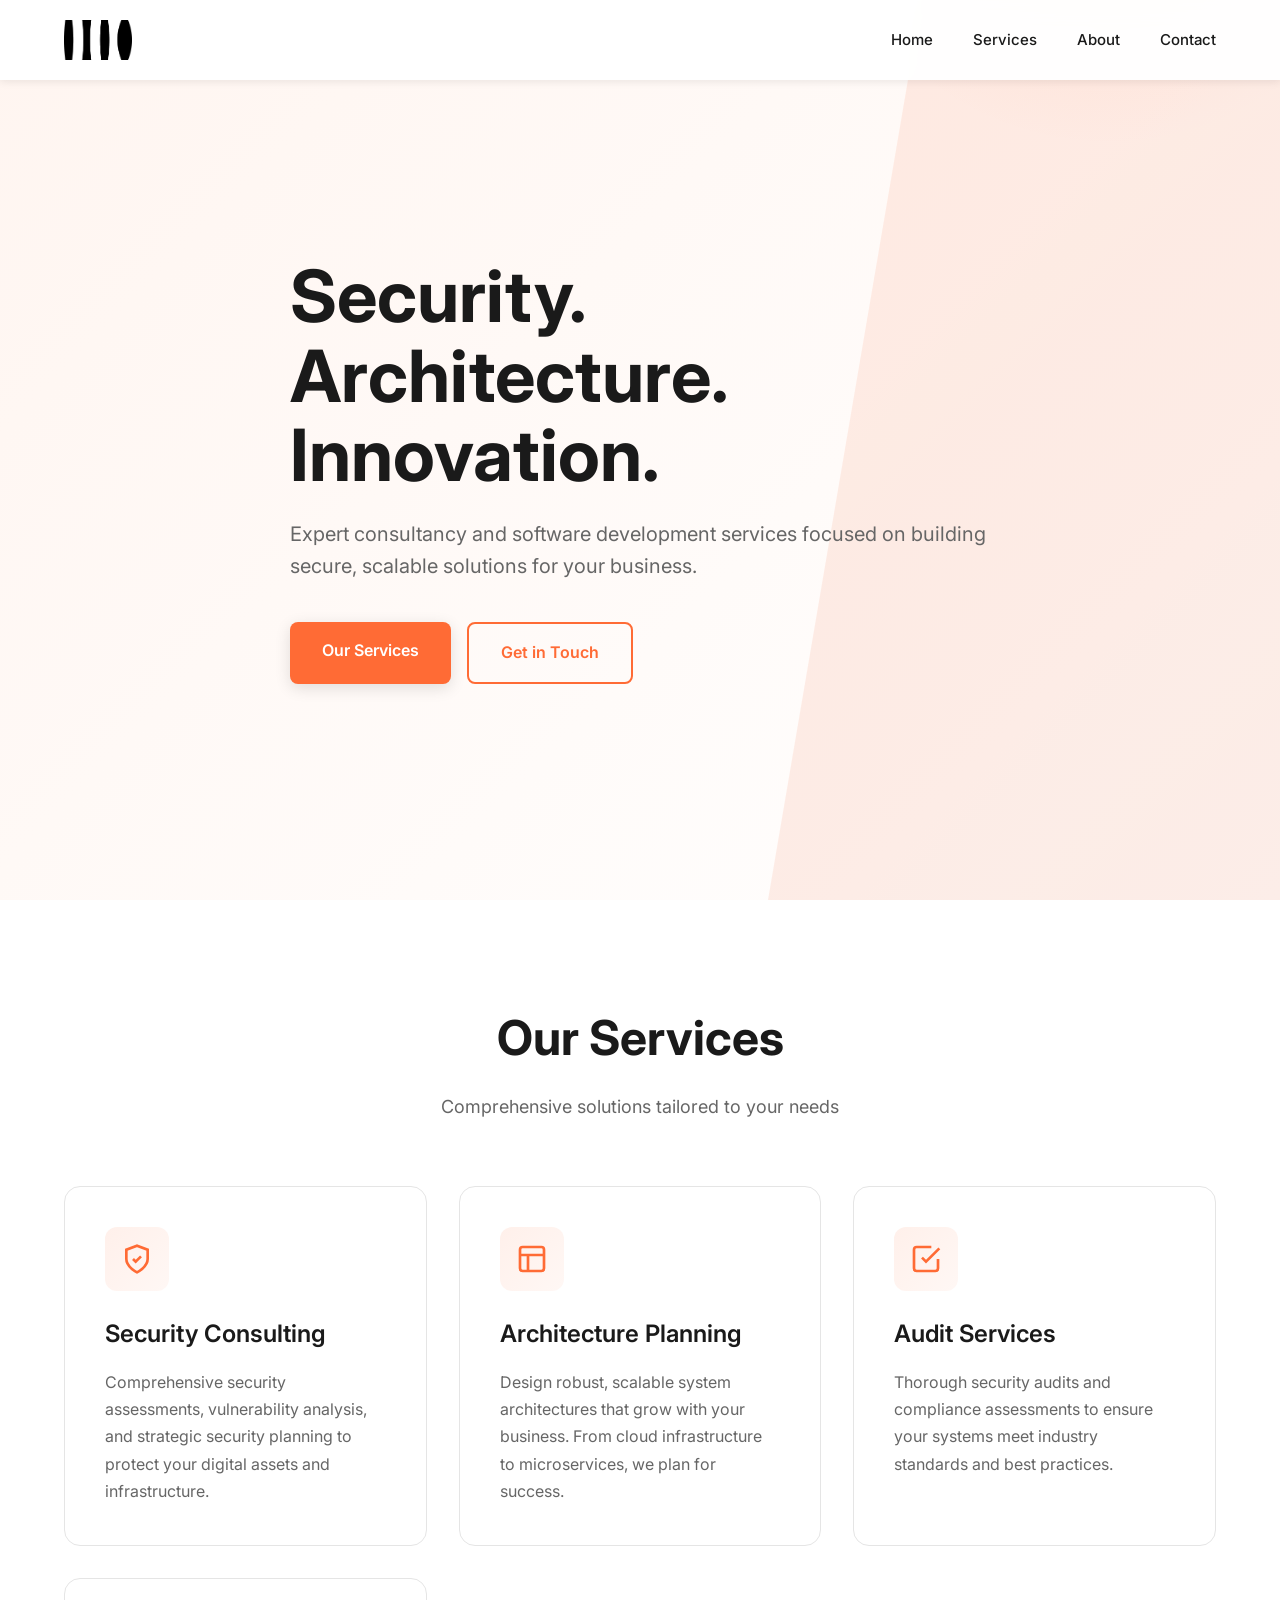
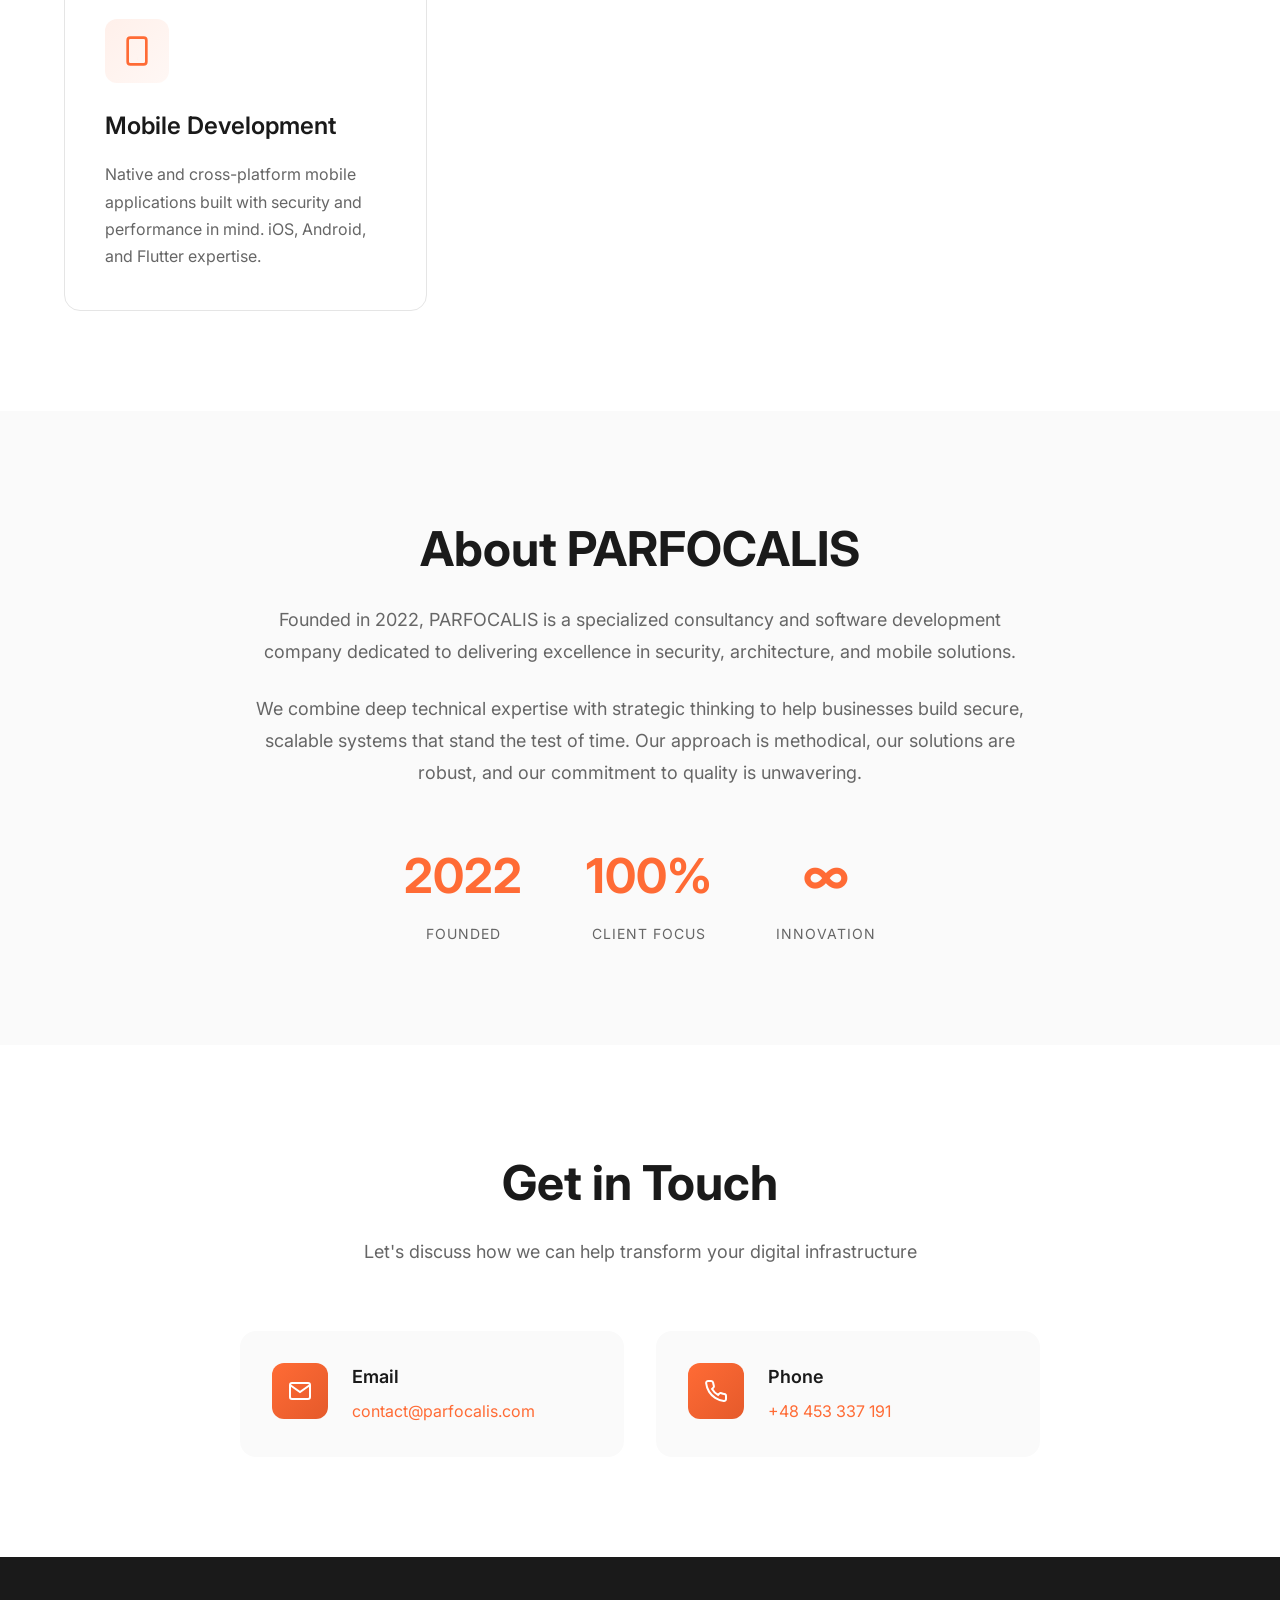
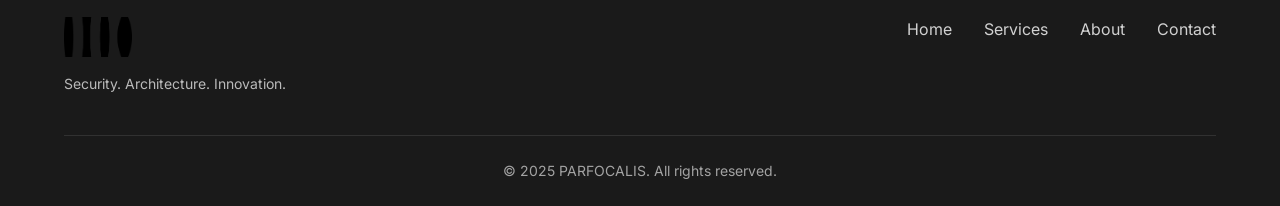
==== index.html @ 9bcd7b09 "initial commit" ====
<!DOCTYPE html>
<html lang="en">
<head>
    <meta charset="UTF-8">
    <meta name="viewport" content="width=device-width, initial-scale=1.0">
    <meta name="description" content="PARFOCALIS - Expert consultancy in security, architecture planning, audit services, and mobile software development.">
    <title>PARFOCALIS - Security, Architecture & Mobile Development</title>
    <link rel="stylesheet" href="styles.css">
    <link rel="preconnect" href="https://fonts.googleapis.com">
    <link rel="preconnect" href="https://fonts.gstatic.com" crossorigin>
    <link href="https://fonts.googleapis.com/css2?family=Inter:wght@300;400;500;600;700&display=swap" rel="stylesheet">
</head>
<body>
    <!-- Navigation -->
    <nav class="navbar" id="navbar">
        <div class="container">
            <div class="nav-wrapper">
                <a href="#home" class="logo">
                    <img src="assets/logo.png" alt="PARFOCALIS" class="logo-img">
                </a>
                <button class="mobile-menu-toggle" id="mobileMenuToggle" aria-label="Toggle menu">
                    <span></span>
                    <span></span>
                    <span></span>
                </button>
                <ul class="nav-menu" id="navMenu">
                    <li><a href="#home" class="nav-link">Home</a></li>
                    <li><a href="#services" class="nav-link">Services</a></li>
                    <li><a href="#about" class="nav-link">About</a></li>
                    <li><a href="#contact" class="nav-link">Contact</a></li>
                </ul>
            </div>
        </div>
    </nav>

    <!-- Hero Section -->
    <section id="home" class="hero">
        <div class="container">
            <div class="hero-content">
                <h1 class="hero-title">
                    <span class="title-line">Security. Architecture.</span>
                    <span class="title-line">Innovation.</span>
                </h1>
                <p class="hero-subtitle">
                    Expert consultancy and software development services focused on building secure, scalable solutions for your business.
                </p>
                <div class="hero-buttons">
                    <a href="#services" class="btn btn-primary">Our Services</a>
                    <a href="#contact" class="btn btn-secondary">Get in Touch</a>
                </div>
            </div>
            <div class="hero-visual">
                <div class="hero-shape"></div>
            </div>
        </div>
    </section>

    <!-- Services Section -->
    <section id="services" class="services">
        <div class="container">
            <div class="section-header">
                <h2 class="section-title">Our Services</h2>
                <p class="section-subtitle">Comprehensive solutions tailored to your needs</p>
            </div>
            <div class="services-grid">
                <div class="service-card">
                    <div class="service-icon">
                        <svg viewBox="0 0 24 24" fill="none" stroke="currentColor" stroke-width="2">
                            <path d="M12 22s8-4 8-10V5l-8-3-8 3v7c0 6 8 10 8 10z"/>
                            <path d="M9 12l2 2 4-4"/>
                        </svg>
                    </div>
                    <h3 class="service-title">Security Consulting</h3>
                    <p class="service-description">
                        Comprehensive security assessments, vulnerability analysis, and strategic security planning to protect your digital assets and infrastructure.
                    </p>
                </div>
                <div class="service-card">
                    <div class="service-icon">
                        <svg viewBox="0 0 24 24" fill="none" stroke="currentColor" stroke-width="2">
                            <rect x="3" y="3" width="18" height="18" rx="2" ry="2"/>
                            <path d="M3 9h18M9 21V9"/>
                        </svg>
                    </div>
                    <h3 class="service-title">Architecture Planning</h3>
                    <p class="service-description">
                        Design robust, scalable system architectures that grow with your business. From cloud infrastructure to microservices, we plan for success.
                    </p>
                </div>
                <div class="service-card">
                    <div class="service-icon">
                        <svg viewBox="0 0 24 24" fill="none" stroke="currentColor" stroke-width="2">
                            <path d="M9 11l3 3L22 4"/>
                            <path d="M21 12v7a2 2 0 0 1-2 2H5a2 2 0 0 1-2-2V5a2 2 0 0 1 2-2h11"/>
                        </svg>
                    </div>
                    <h3 class="service-title">Audit Services</h3>
                    <p class="service-description">
                        Thorough security audits and compliance assessments to ensure your systems meet industry standards and best practices.
                    </p>
                </div>
                <div class="service-card">
                    <div class="service-icon">
                        <svg viewBox="0 0 24 24" fill="none" stroke="currentColor" stroke-width="2">
                            <rect x="5" y="2" width="14" height="20" rx="2" ry="2"/>
                            <line x1="12" y1="18" x2="12.01" y2="18"/>
                        </svg>
                    </div>
                    <h3 class="service-title">Mobile Development</h3>
                    <p class="service-description">
                        Native and cross-platform mobile applications built with security and performance in mind. iOS, Android, and Flutter expertise.
                    </p>
                </div>
            </div>
        </div>
    </section>

    <!-- About Section -->
    <section id="about" class="about">
        <div class="container">
            <div class="about-content">
                <div class="about-text">
                    <h2 class="section-title">About PARFOCALIS</h2>
                    <p class="about-description">
                        Founded in 2022, PARFOCALIS is a specialized consultancy and software development company dedicated to delivering excellence in security, architecture, and mobile solutions.
                    </p>
                    <p class="about-description">
                        We combine deep technical expertise with strategic thinking to help businesses build secure, scalable systems that stand the test of time. Our approach is methodical, our solutions are robust, and our commitment to quality is unwavering.
                    </p>
                    <div class="about-stats">
                        <div class="stat-item">
                            <div class="stat-number">2022</div>
                            <div class="stat-label">Founded</div>
                        </div>
                        <div class="stat-item">
                            <div class="stat-number">100%</div>
                            <div class="stat-label">Client Focus</div>
                        </div>
                        <div class="stat-item">
                            <div class="stat-number">∞</div>
                            <div class="stat-label">Innovation</div>
                        </div>
                    </div>
                </div>
            </div>
        </div>
    </section>

    <!-- Contact Section -->
    <section id="contact" class="contact">
        <div class="container">
            <div class="section-header">
                <h2 class="section-title">Get in Touch</h2>
                <p class="section-subtitle">Let's discuss how we can help transform your digital infrastructure</p>
            </div>
            <div class="contact-content">
                <div class="contact-info">
                    <div class="contact-item">
                        <div class="contact-icon">
                            <svg viewBox="0 0 24 24" fill="none" stroke="currentColor" stroke-width="2">
                                <path d="M4 4h16c1.1 0 2 .9 2 2v12c0 1.1-.9 2-2 2H4c-1.1 0-2-.9-2-2V6c0-1.1.9-2 2-2z"/>
                                <polyline points="22,6 12,13 2,6"/>
                            </svg>
                        </div>
                        <div class="contact-details">
                            <h3>Email</h3>
                            <a href="mailto:contact@parfocalis.com">contact@parfocalis.com</a>
                        </div>
                    </div>
                    <div class="contact-item">
                        <div class="contact-icon">
                            <svg viewBox="0 0 24 24" fill="none" stroke="currentColor" stroke-width="2">
                                <path d="M22 16.92v3a2 2 0 0 1-2.18 2 19.79 19.79 0 0 1-8.63-3.07 19.5 19.5 0 0 1-6-6 19.79 19.79 0 0 1-3.07-8.67A2 2 0 0 1 4.11 2h3a2 2 0 0 1 2 1.72 12.84 12.84 0 0 0 .7 2.81 2 2 0 0 1-.45 2.11L8.09 9.91a16 16 0 0 0 6 6l1.27-1.27a2 2 0 0 1 2.11-.45 12.84 12.84 0 0 0 2.81.7A2 2 0 0 1 22 16.92z"/>
                            </svg>
                        </div>
                        <div class="contact-details">
                            <h3>Phone</h3>
                            <a href="tel:+48453337191">+48 453 337 191</a>
                        </div>
                    </div>
                </div>
            </div>
        </div>
    </section>

    <!-- Footer -->
    <footer class="footer">
        <div class="container">
            <div class="footer-content">
                <div class="footer-brand">
                    <img src="assets/logo.png" alt="PARFOCALIS" class="footer-logo">
                    <p class="footer-tagline">Security. Architecture. Innovation.</p>
                </div>
                <div class="footer-links">
                    <a href="#home">Home</a>
                    <a href="#services">Services</a>
                    <a href="#about">About</a>
                    <a href="#contact">Contact</a>
                </div>
            </div>
            <div class="footer-bottom">
                <p>&copy; 2025 PARFOCALIS. All rights reserved.</p>
            </div>
        </div>
    </footer>

    <script src="script.js"></script>
</body>
</html>
---- styles.css ----
/* Reset and Base Styles */
* {
    margin: 0;
    padding: 0;
    box-sizing: border-box;
}

:root {
    --primary-color: #FF6B35;
    --primary-dark: #E55A2B;
    --primary-light: #FF8C61;
    --text-dark: #1A1A1A;
    --text-light: #666666;
    --text-lighter: #999999;
    --bg-light: #FAFAFA;
    --bg-white: #FFFFFF;
    --border-color: #E5E5E5;
    --shadow-sm: 0 2px 8px rgba(0, 0, 0, 0.08);
    --shadow-md: 0 4px 16px rgba(0, 0, 0, 0.12);
    --shadow-lg: 0 8px 32px rgba(0, 0, 0, 0.16);
    --transition: all 0.3s cubic-bezier(0.4, 0, 0.2, 1);
}

html {
    scroll-behavior: smooth;
}

body {
    font-family: 'Inter', -apple-system, BlinkMacSystemFont, 'Segoe UI', Roboto, Oxygen, Ubuntu, Cantarell, sans-serif;
    color: var(--text-dark);
    line-height: 1.6;
    overflow-x: hidden;
}

.container {
    max-width: 1200px;
    margin: 0 auto;
    padding: 0 24px;
}

/* Navigation */
.navbar {
    position: fixed;
    top: 0;
    left: 0;
    right: 0;
    background: rgba(255, 255, 255, 0.95);
    backdrop-filter: blur(10px);
    box-shadow: var(--shadow-sm);
    z-index: 1000;
    transition: var(--transition);
}

.navbar.scrolled {
    box-shadow: var(--shadow-md);
}

.nav-wrapper {
    display: flex;
    justify-content: space-between;
    align-items: center;
    padding: 20px 0;
}

.logo {
    text-decoration: none;
    font-weight: 700;
    font-size: 24px;
    color: var(--text-dark);
    transition: var(--transition);
    display: flex;
    align-items: center;
}

.logo-img {
    height: 40px;
    width: auto;
    object-fit: contain;
    transition: var(--transition);
}

.logo:hover .logo-img {
    opacity: 0.8;
}

.logo-text {
    background: linear-gradient(135deg, var(--primary-color), var(--primary-dark));
    -webkit-background-clip: text;
    -webkit-text-fill-color: transparent;
    background-clip: text;
}

.nav-menu {
    display: flex;
    list-style: none;
    gap: 40px;
    align-items: center;
}

.nav-link {
    text-decoration: none;
    color: var(--text-dark);
    font-weight: 500;
    font-size: 15px;
    transition: var(--transition);
    position: relative;
}

.nav-link::after {
    content: '';
    position: absolute;
    bottom: -4px;
    left: 0;
    width: 0;
    height: 2px;
    background: var(--primary-color);
    transition: var(--transition);
}

.nav-link:hover {
    color: var(--primary-color);
}

.nav-link:hover::after {
    width: 100%;
}

.mobile-menu-toggle {
    display: none;
    flex-direction: column;
    gap: 5px;
    background: none;
    border: none;
    cursor: pointer;
    padding: 5px;
}

.mobile-menu-toggle span {
    width: 25px;
    height: 2px;
    background: var(--text-dark);
    transition: var(--transition);
}

/* Hero Section */
.hero {
    min-height: 100vh;
    display: flex;
    align-items: center;
    padding: 120px 0 80px;
    background: linear-gradient(135deg, #FFF5F0 0%, #FFFFFF 100%);
    position: relative;
    overflow: hidden;
}

.hero::before {
    content: '';
    position: absolute;
    top: -50%;
    right: -10%;
    width: 600px;
    height: 600px;
    background: radial-gradient(circle, rgba(255, 107, 53, 0.1) 0%, transparent 70%);
    border-radius: 50%;
}

.hero-content {
    position: relative;
    z-index: 1;
    max-width: 700px;
}

.hero-title {
    font-size: clamp(48px, 8vw, 72px);
    font-weight: 700;
    line-height: 1.1;
    margin-bottom: 24px;
    color: var(--text-dark);
}

.title-line {
    display: block;
}

.hero-subtitle {
    font-size: 20px;
    color: var(--text-light);
    margin-bottom: 40px;
    line-height: 1.6;
}

.hero-buttons {
    display: flex;
    gap: 16px;
    flex-wrap: wrap;
}

.btn {
    display: inline-block;
    padding: 16px 32px;
    border-radius: 8px;
    text-decoration: none;
    font-weight: 600;
    font-size: 16px;
    transition: var(--transition);
    cursor: pointer;
    border: none;
}

.btn-primary {
    background: var(--primary-color);
    color: white;
    box-shadow: var(--shadow-md);
}

.btn-primary:hover {
    background: var(--primary-dark);
    transform: translateY(-2px);
    box-shadow: var(--shadow-lg);
}

.btn-secondary {
    background: transparent;
    color: var(--primary-color);
    border: 2px solid var(--primary-color);
}

.btn-secondary:hover {
    background: var(--primary-color);
    color: white;
    transform: translateY(-2px);
}

.hero-visual {
    position: absolute;
    right: 0;
    top: 50%;
    transform: translateY(-50%);
    width: 40%;
    height: 100%;
    opacity: 0.1;
}

.hero-shape {
    width: 100%;
    height: 100%;
    background: linear-gradient(135deg, var(--primary-color), var(--primary-dark));
    clip-path: polygon(30% 0%, 100% 0%, 100% 100%, 0% 100%);
}

/* Services Section */
.services {
    padding: 100px 0;
    background: var(--bg-white);
}

.section-header {
    text-align: center;
    margin-bottom: 64px;
}

.section-title {
    font-size: clamp(36px, 5vw, 48px);
    font-weight: 700;
    margin-bottom: 16px;
    color: var(--text-dark);
}

.section-subtitle {
    font-size: 18px;
    color: var(--text-light);
    max-width: 600px;
    margin: 0 auto;
}

.services-grid {
    display: grid;
    grid-template-columns: repeat(auto-fit, minmax(280px, 1fr));
    gap: 32px;
    margin-top: 64px;
}

.service-card {
    background: var(--bg-white);
    padding: 40px;
    border-radius: 16px;
    border: 1px solid var(--border-color);
    transition: var(--transition);
    cursor: pointer;
}

.service-card:hover {
    transform: translateY(-8px);
    box-shadow: var(--shadow-lg);
    border-color: var(--primary-color);
}

.service-icon {
    width: 64px;
    height: 64px;
    background: linear-gradient(135deg, rgba(255, 107, 53, 0.1), rgba(255, 107, 53, 0.05));
    border-radius: 12px;
    display: flex;
    align-items: center;
    justify-content: center;
    margin-bottom: 24px;
    color: var(--primary-color);
}

.service-icon svg {
    width: 32px;
    height: 32px;
}

.service-title {
    font-size: 24px;
    font-weight: 600;
    margin-bottom: 16px;
    color: var(--text-dark);
}

.service-description {
    color: var(--text-light);
    line-height: 1.7;
}

/* About Section */
.about {
    padding: 100px 0;
    background: var(--bg-light);
}

.about-content {
    max-width: 800px;
    margin: 0 auto;
}

.about-text {
    text-align: center;
}

.about-description {
    font-size: 18px;
    color: var(--text-light);
    margin-bottom: 24px;
    line-height: 1.8;
}

.about-stats {
    display: flex;
    justify-content: center;
    gap: 64px;
    margin-top: 48px;
    flex-wrap: wrap;
}

.stat-item {
    text-align: center;
}

.stat-number {
    font-size: 48px;
    font-weight: 700;
    color: var(--primary-color);
    margin-bottom: 8px;
}

.stat-label {
    font-size: 14px;
    color: var(--text-light);
    text-transform: uppercase;
    letter-spacing: 1px;
}

/* Contact Section */
.contact {
    padding: 100px 0;
    background: var(--bg-white);
}

.contact-content {
    max-width: 800px;
    margin: 64px auto 0;
}

.contact-info {
    display: grid;
    grid-template-columns: repeat(auto-fit, minmax(300px, 1fr));
    gap: 32px;
}

.contact-item {
    display: flex;
    gap: 24px;
    padding: 32px;
    background: var(--bg-light);
    border-radius: 16px;
    transition: var(--transition);
}

.contact-item:hover {
    transform: translateY(-4px);
    box-shadow: var(--shadow-md);
}

.contact-icon {
    width: 56px;
    height: 56px;
    background: linear-gradient(135deg, var(--primary-color), var(--primary-dark));
    border-radius: 12px;
    display: flex;
    align-items: center;
    justify-content: center;
    color: white;
    flex-shrink: 0;
}

.contact-icon svg {
    width: 24px;
    height: 24px;
}

.contact-details h3 {
    font-size: 18px;
    font-weight: 600;
    margin-bottom: 8px;
    color: var(--text-dark);
}

.contact-details a {
    color: var(--primary-color);
    text-decoration: none;
    font-size: 16px;
    transition: var(--transition);
}

.contact-details a:hover {
    color: var(--primary-dark);
    text-decoration: underline;
}

/* Footer */
.footer {
    background: var(--text-dark);
    color: white;
    padding: 60px 0 24px;
}

.footer-content {
    display: flex;
    justify-content: space-between;
    align-items: flex-start;
    margin-bottom: 40px;
    flex-wrap: wrap;
    gap: 32px;
}

.footer-logo {
    height: 40px;
    width: auto;
    max-width: 200px;
    object-fit: contain;
    margin-bottom: 8px;
}

.footer-brand .logo-text {
    background: linear-gradient(135deg, var(--primary-color), var(--primary-light));
    -webkit-background-clip: text;
    -webkit-text-fill-color: transparent;
    background-clip: text;
    font-size: 24px;
    font-weight: 700;
    display: block;
    margin-bottom: 8px;
}

.footer-tagline {
    color: rgba(255, 255, 255, 0.7);
    font-size: 14px;
}

.footer-links {
    display: flex;
    gap: 32px;
    flex-wrap: wrap;
}

.footer-links a {
    color: rgba(255, 255, 255, 0.8);
    text-decoration: none;
    transition: var(--transition);
}

.footer-links a:hover {
    color: var(--primary-color);
}

.footer-bottom {
    text-align: center;
    padding-top: 24px;
    border-top: 1px solid rgba(255, 255, 255, 0.1);
    color: rgba(255, 255, 255, 0.6);
    font-size: 14px;
}

/* Responsive Design */
@media (max-width: 768px) {
    .mobile-menu-toggle {
        display: flex;
    }

    .nav-menu {
        position: fixed;
        top: 70px;
        left: 0;
        right: 0;
        background: white;
        flex-direction: column;
        padding: 24px;
        box-shadow: var(--shadow-lg);
        transform: translateX(-100%);
        transition: var(--transition);
        gap: 24px;
    }

    .nav-menu.active {
        transform: translateX(0);
    }

    .hero {
        text-align: center;
        padding: 100px 0 60px;
    }

    .hero-content {
        max-width: 100%;
    }

    .hero-visual {
        display: none;
    }

    .hero-buttons {
        justify-content: center;
    }

    .services-grid {
        grid-template-columns: 1fr;
    }

    .about-stats {
        gap: 32px;
    }

    .contact-info {
        grid-template-columns: 1fr;
    }

    .footer-content {
        flex-direction: column;
        text-align: center;
    }

    .footer-links {
        justify-content: center;
    }
}

@media (max-width: 480px) {
    .container {
        padding: 0 16px;
    }

    .hero-title {
        font-size: 40px;
    }

    .hero-subtitle {
        font-size: 18px;
    }

    .btn {
        padding: 14px 24px;
        font-size: 14px;
    }

    .service-card {
        padding: 32px 24px;
    }

    .section-title {
        font-size: 32px;
    }
}
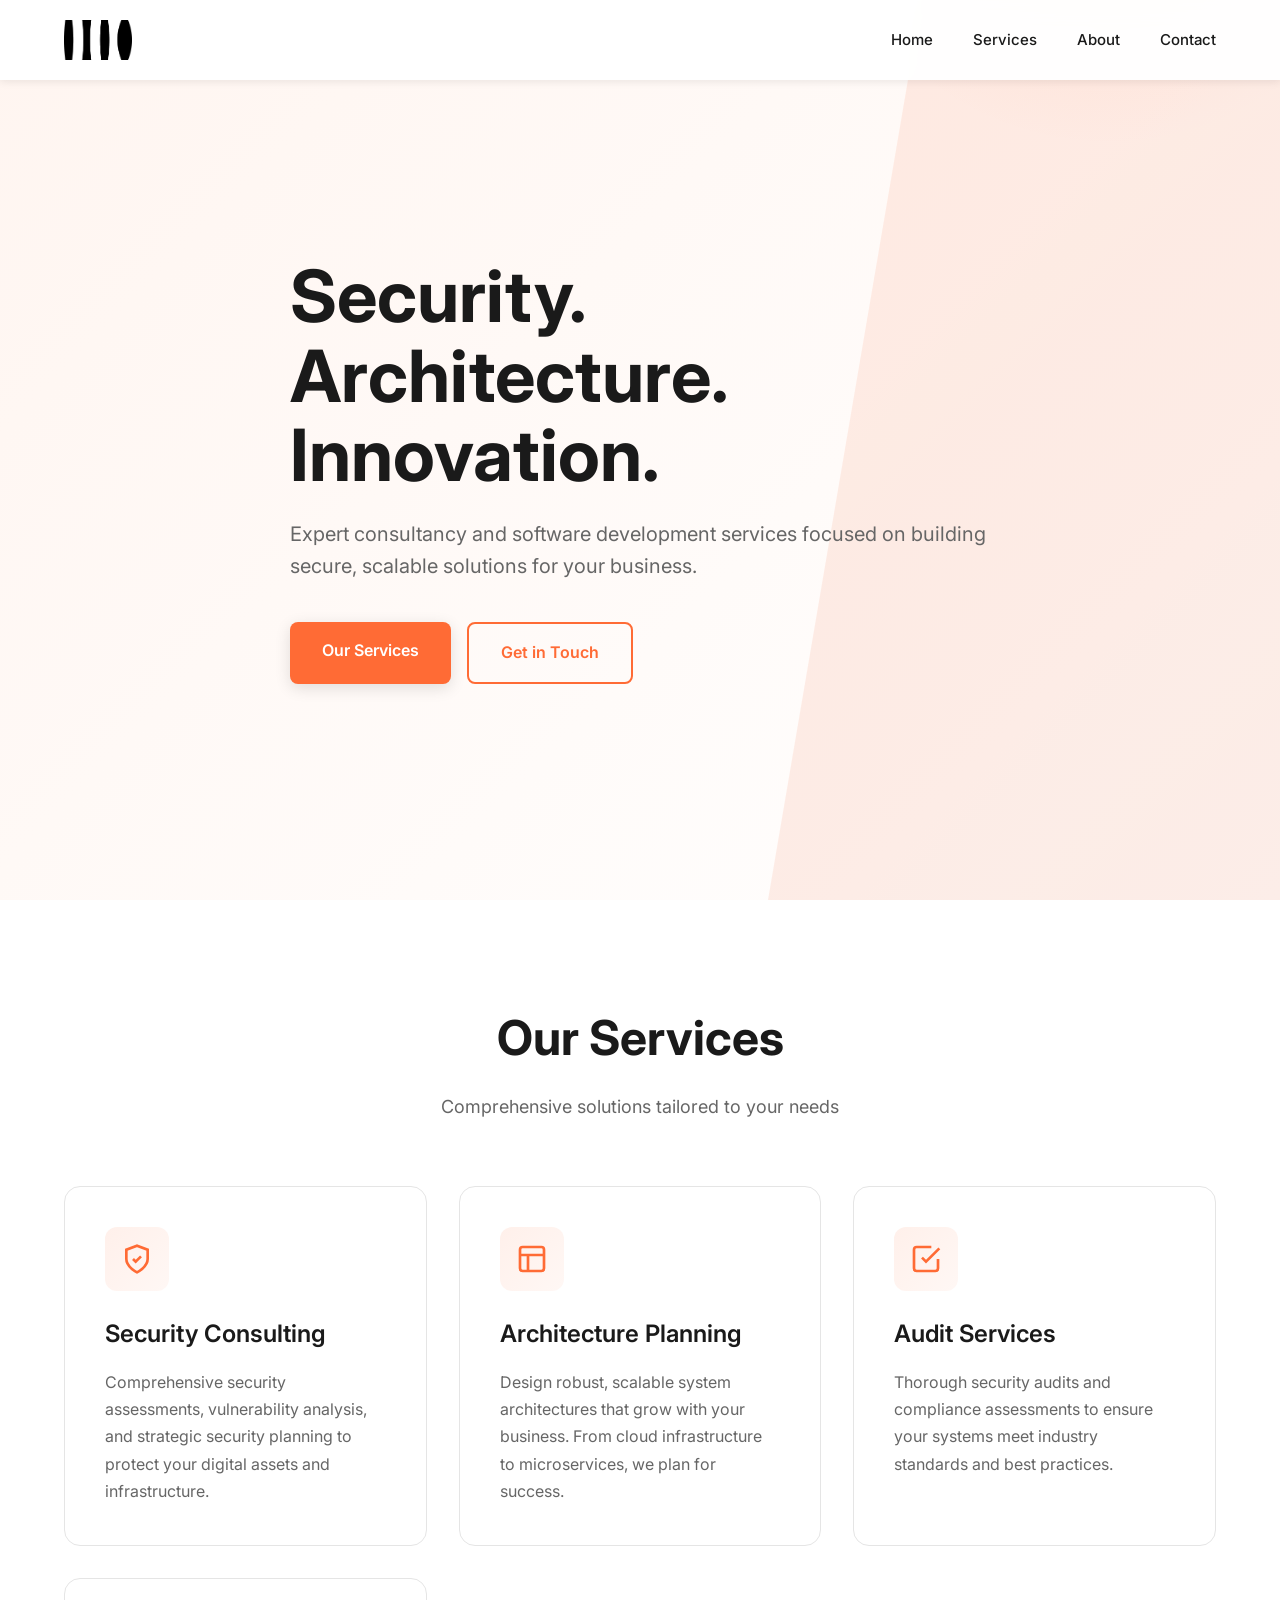
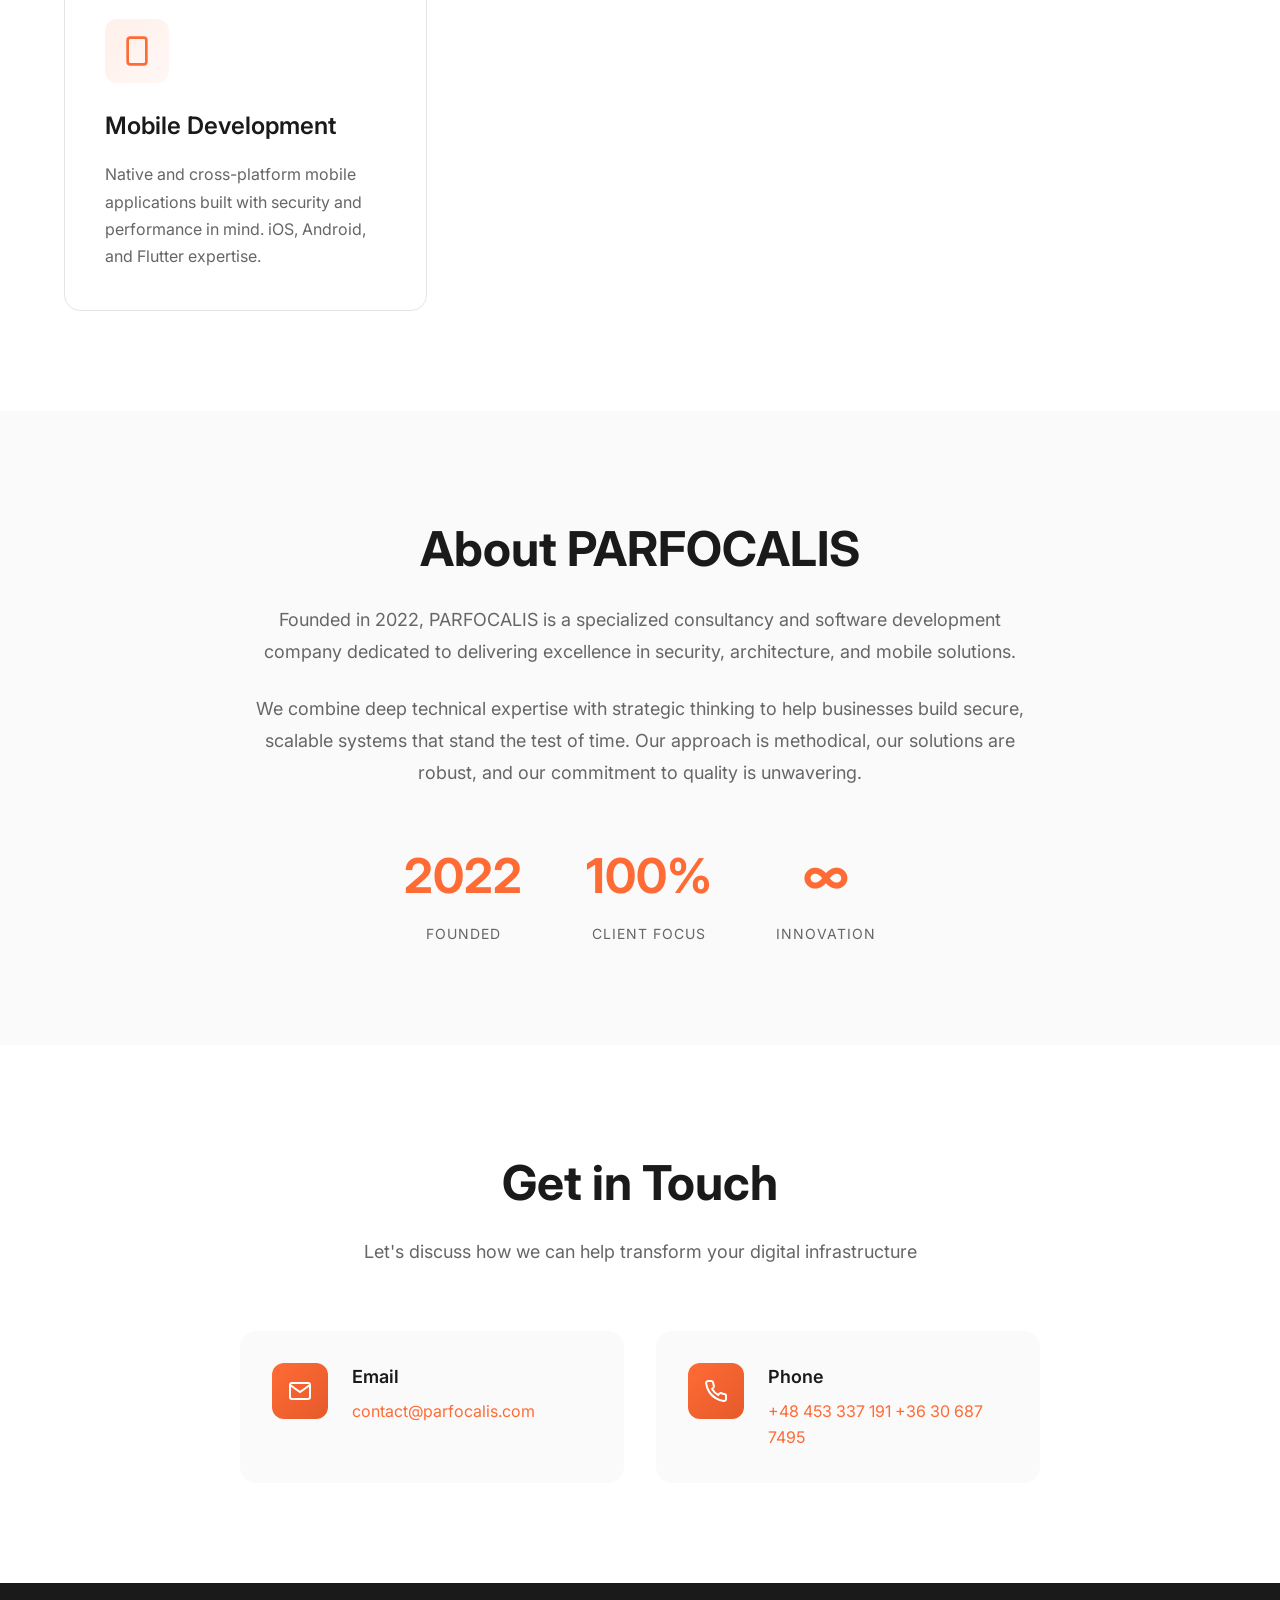
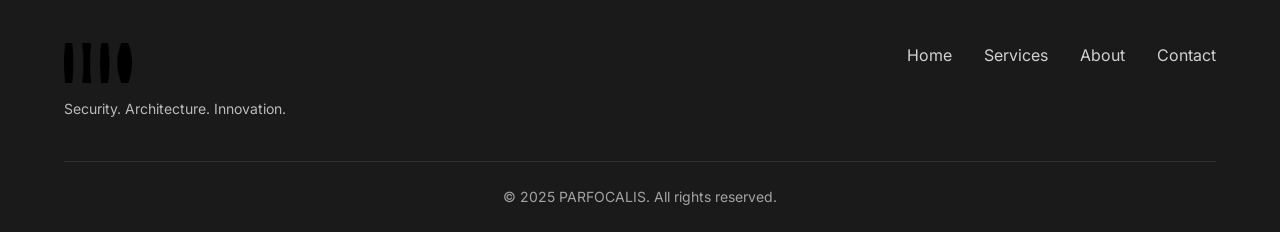
==== commit 2bca9dc0: "" ====
--- a/index.html
+++ b/index.html
@@ -176,6 +176,7 @@
                         <div class="contact-details">
                             <h3>Phone</h3>
                             <a href="tel:+48453337191">+48 453 337 191</a>
+                            <a href="tel:+36306877495">+36 30 687 7495</a>
                         </div>
                     </div>
                 </div>
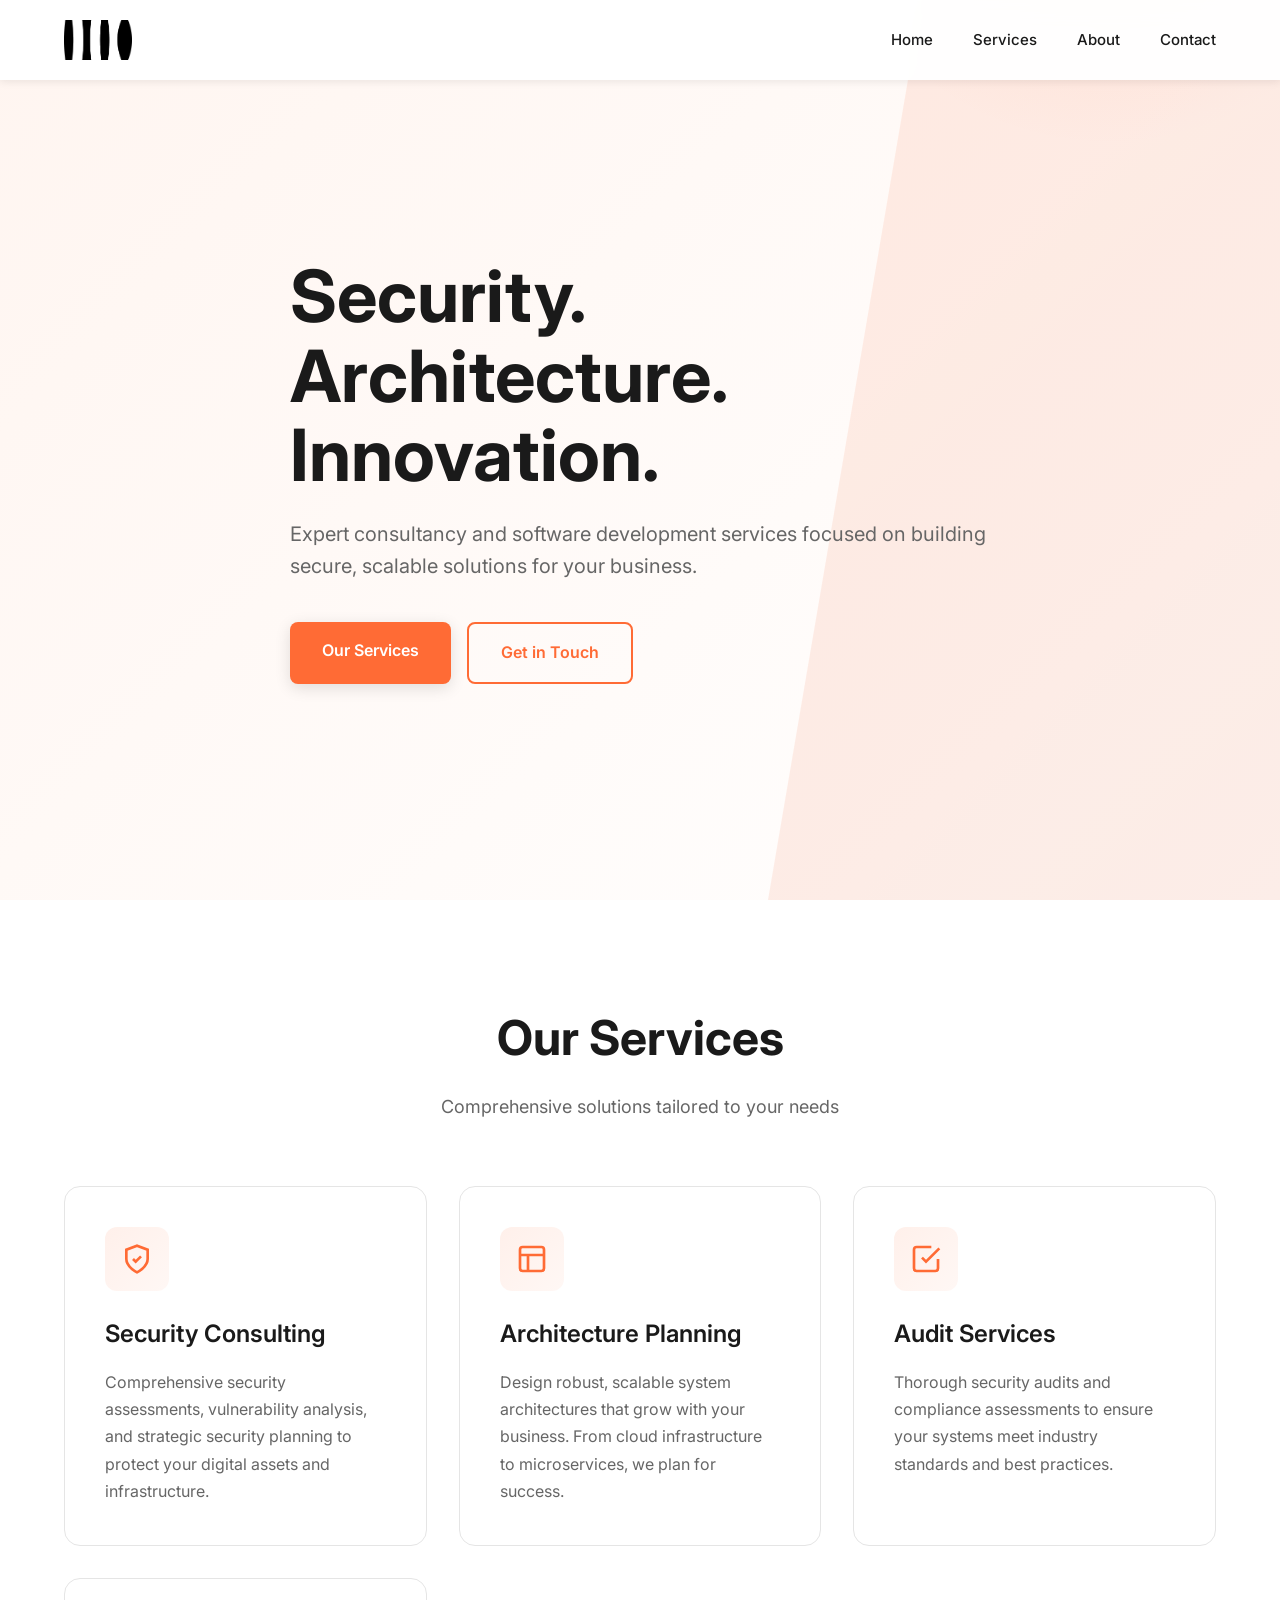
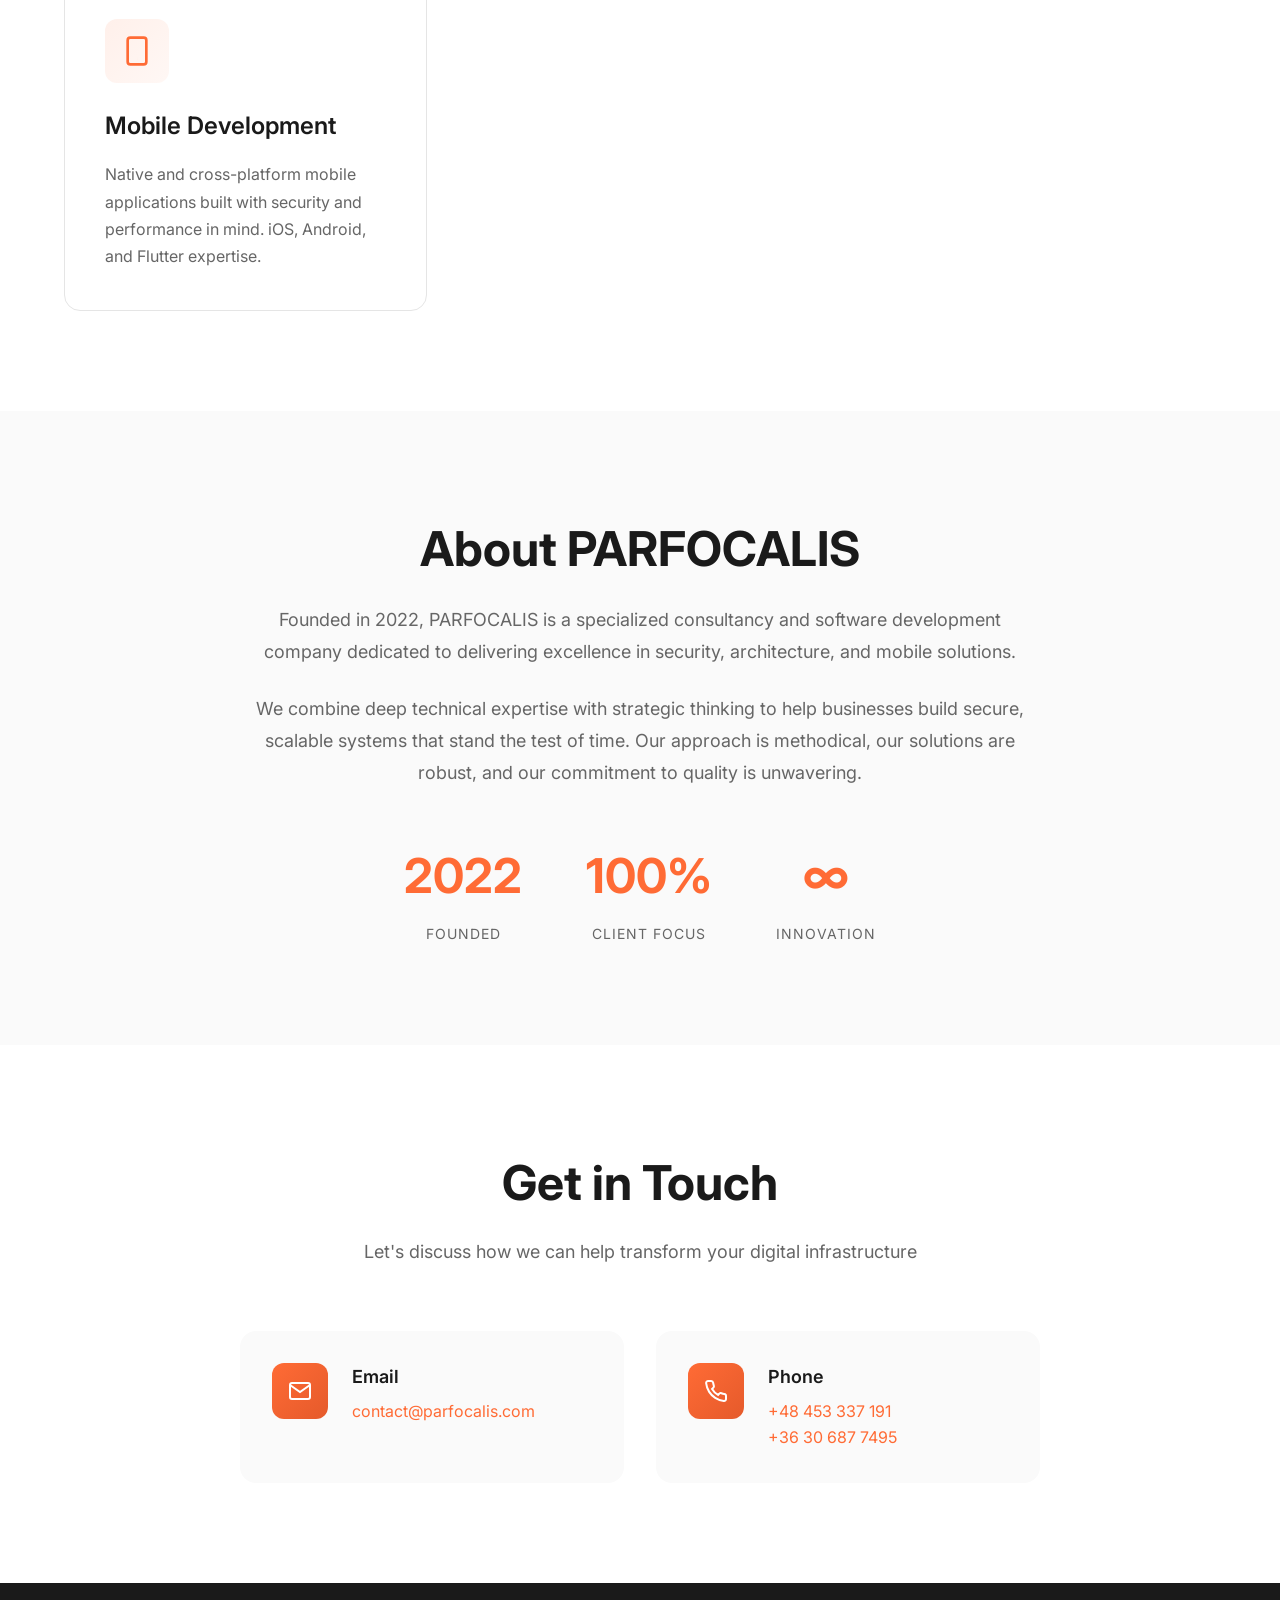
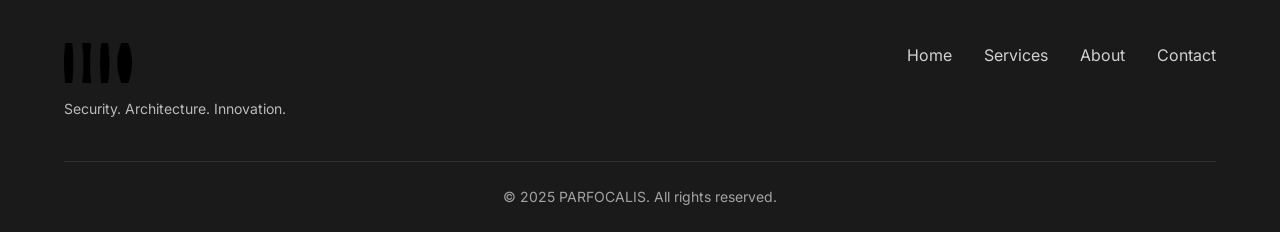
==== commit 4851818e: "" ====
--- a/index.html
+++ b/index.html
@@ -175,7 +175,7 @@
                         </div>
                         <div class="contact-details">
                             <h3>Phone</h3>
-                            <a href="tel:+48453337191">+48 453 337 191</a>
+                            <a href="tel:+48453337191">+48 453 337 191</a><br/>
                             <a href="tel:+36306877495">+36 30 687 7495</a>
                         </div>
                     </div>
